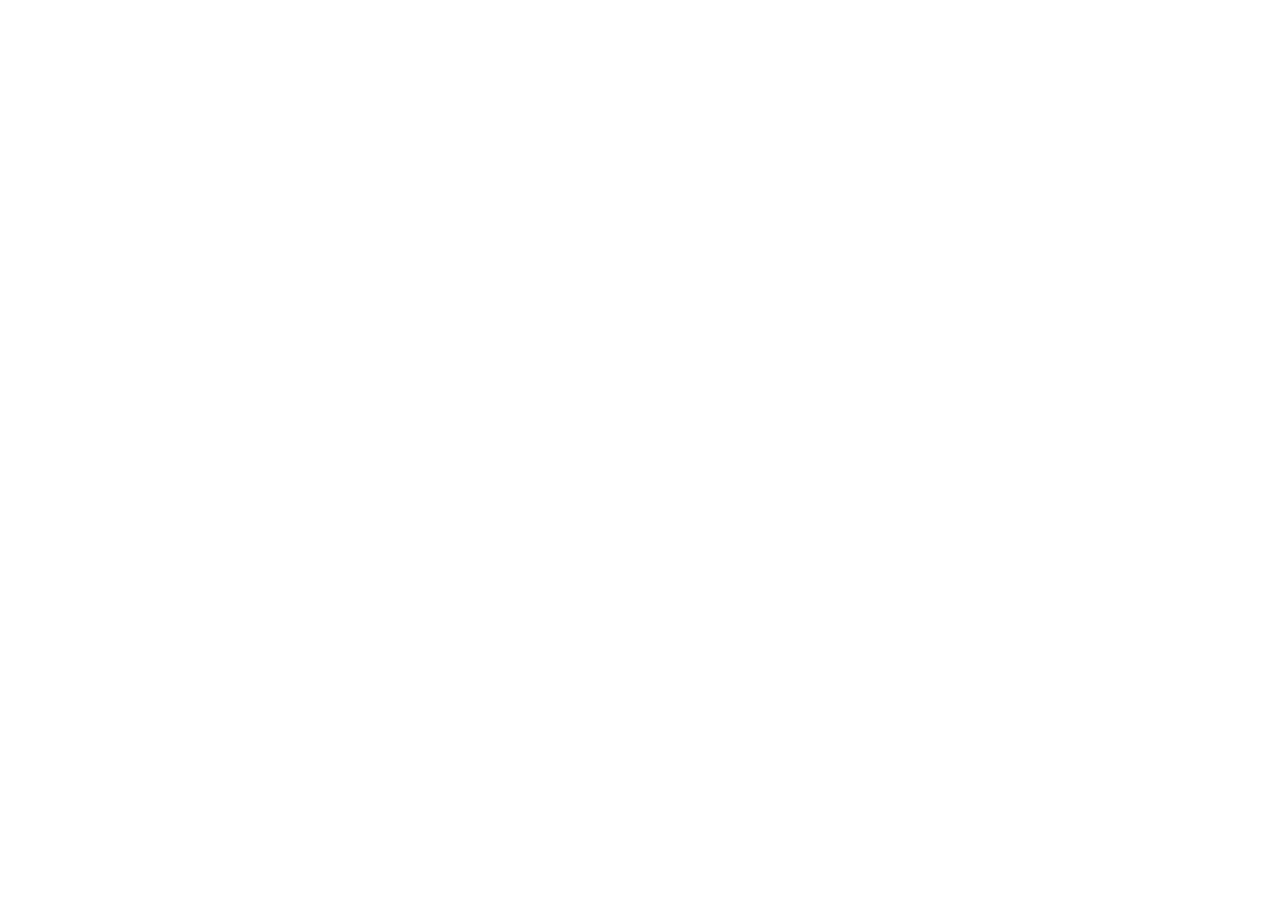
==== index.html @ 9f84bd9f "initial commit" ====
<!doctype html>
<html>

<head>
    <meta charset="utf-8" />
    <meta name="viewport" content="width=device-width">
    <meta name="title" content="">
    <meta name="description" content="">
    <meta name="robots" content="index, follow">
    <meta name="language" content="English">
    <meta name="revisit-after" content="30 days">
</head>
<body>
</body>
</html>
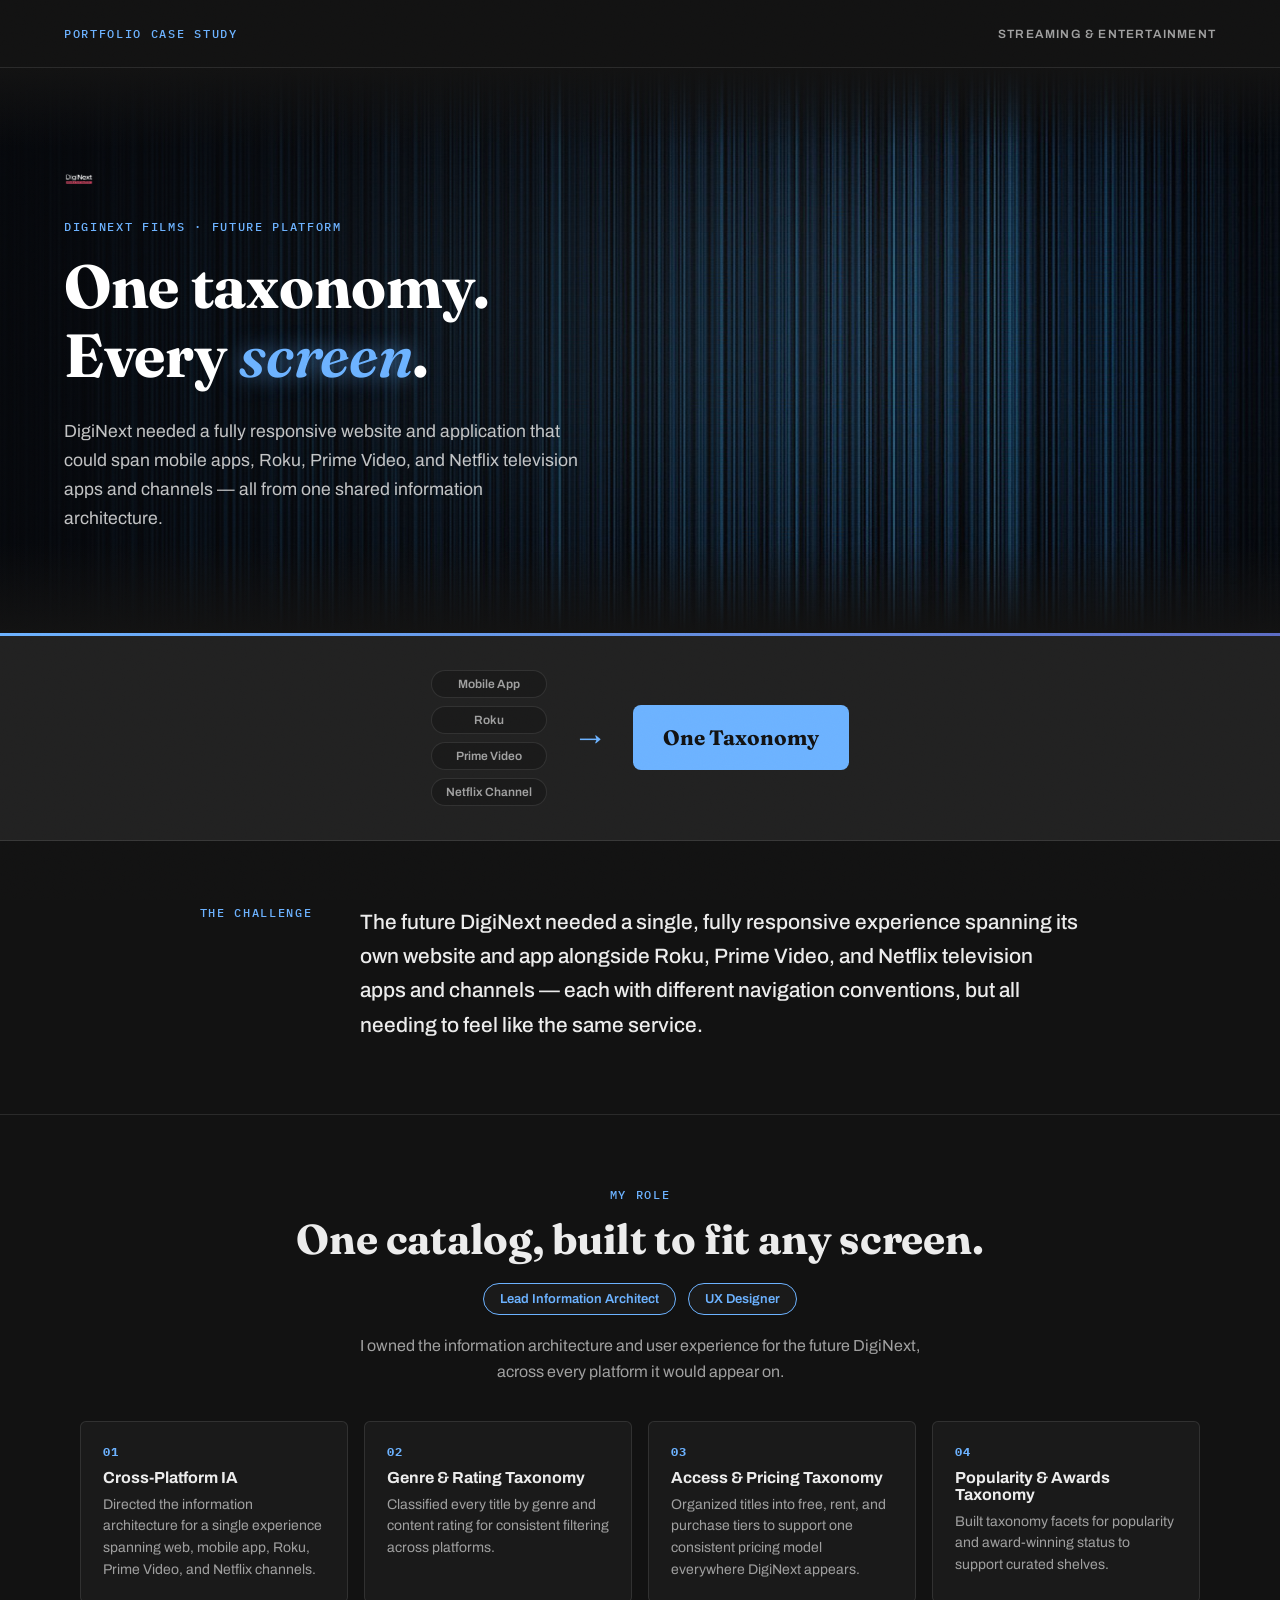
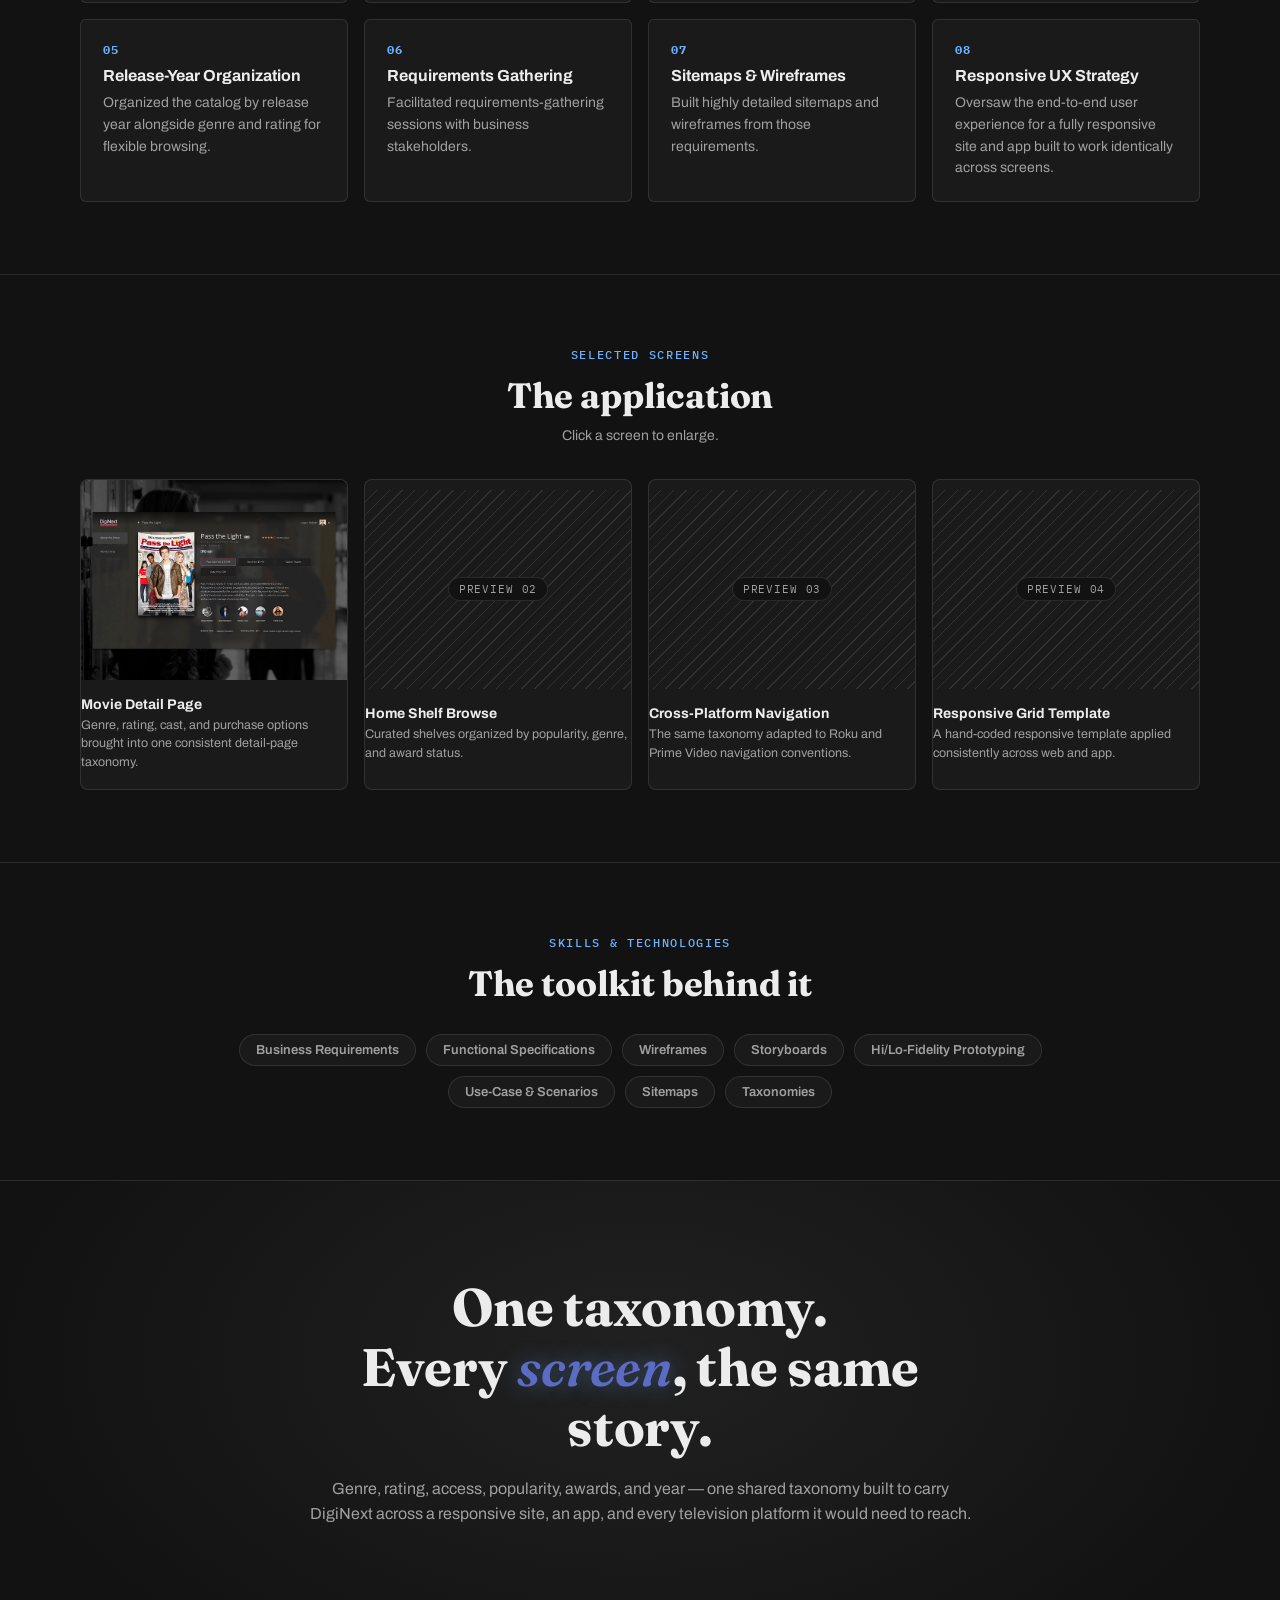
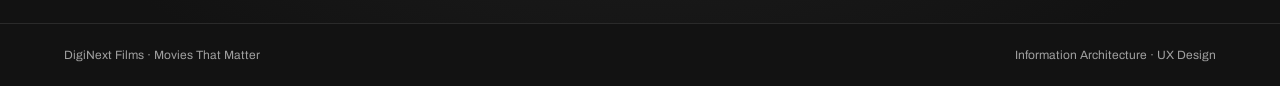
==== commit 6fcc9789: "initial commit" ====
--- a/index.html
+++ b/index.html
@@ -4,12 +4,536 @@
 <head>
     <meta charset="utf-8" />
     <meta name="viewport" content="width=device-width">
-    <meta name="title" content="">
-    <meta name="description" content="">
+    <meta name="title" content="Diginext">
+    <meta name="description" content="Diginext">
     <meta name="robots" content="index, follow">
     <meta name="language" content="English">
     <meta name="revisit-after" content="30 days">
+<title>Diginext - Portfolio - Case Study - Tim (Timber) Hjellum</title>
+<!-- Favicons -->
+		<link rel="icon" type="image/x-icon" href="/images/favicon.ico" />
+		<link
+			rel="icon"
+			type="image/png"
+			sizes="16x16"
+			href="/images/favicon-16x16.png"
+		/>
+		<link
+			rel="icon"
+			type="image/png"
+			sizes="32x32"
+			href="/images/favicon-32x32.png"
+		/>
+		<link
+			rel="icon"
+			type="image/png"
+			sizes="96x96"
+			href="/images/favicon-96x96.png"
+		/>
+		<link
+			rel="apple-touch-icon"
+			sizes="180x180"
+			href="/images/apple-touch-icon.png"
+		/>
+		<link
+			rel="icon"
+			type="image/png"
+			sizes="192x192"
+			href="/images/android-chrome-192x192.png"
+		/>
+		<link
+			rel="icon"
+			type="image/png"
+			sizes="512x512"
+			href="/images/android-chrome-512x512.png"
+		/>
+		<link rel="manifest" href="/site.webmanifest" />
+<link rel="stylesheet" href="https://fonts.googleapis.com/css2?family=Fraunces:ital,opsz,wght@0,9..144,600;0,9..144,700;1,9..144,600&family=Archivo:wght@400;500;600;700;800&family=IBM+Plex+Mono:wght@500;600&display=swap">
+<style>
+  :root{
+    --bg:#121212;
+    --bg-panel:#1a1a1a;
+    --bg-panel-2:#212121;
+    --text:#ececec;
+    --text-dim:#a0a0a0;
+    --accent:#6cb2ff;
+    --pop:#5c6cc4;
+    --line:rgba(255,255,255,.10);
+    --glow:108,178,255;
+    --hero-scrim:6,8,12;
+  }
+  *{box-sizing:border-box;}
+  html,body{margin:0;padding:0;}
+  body{
+    background:var(--bg);
+    color:var(--text);
+    font-family:"Archivo",system-ui,sans-serif;
+    -webkit-font-smoothing:antialiased;
+    position:relative;
+  }
+  /* film-grain: the one decorative flourish, borrowed from DigiNext's
+     own screening-room aesthetic */
+  body::after{
+    content:""; position:fixed; inset:0; z-index:999; pointer-events:none;
+    opacity:.04; mix-blend-mode:overlay;
+    background-image:url("data:image/svg+xml;utf8,<svg xmlns='http://www.w3.org/2000/svg' width='180' height='180'><filter id='n'><feTurbulence type='fractalNoise' baseFrequency='0.9' numOctaves='2' stitchTiles='stitch'/></filter><rect width='100%25' height='100%25' filter='url(%23n)'/></svg>");
+  }
+  .display{
+    font-family:"Fraunces",serif;
+    font-weight:700;
+    line-height:1.14;
+    letter-spacing:-.005em;
+  }
+  .display em{ font-style:italic; font-weight:600; color:var(--pop); }
+  .display em.pop{ color:var(--pop); }
+  .kicker{
+    font-family:"IBM Plex Mono",monospace;
+    font-weight:500;
+    letter-spacing:.14em;
+    text-transform:uppercase;
+    font-size:12px;
+    color:var(--accent);
+  }
+  .card{
+    background:var(--bg-panel);
+    border:1px solid var(--line);
+    border-radius:6px;
+  }
+  .tag{
+    font-size:13px;
+    font-weight:600;
+    padding:8px 16px;
+    border-radius:999px;
+    border:1px solid var(--line);
+    background:var(--bg-panel);
+    color:var(--text-dim);
+    white-space:nowrap;
+  }
+  :focus-visible{ outline:2px solid var(--accent); outline-offset:3px; }
+
+  .page{ display:flex; flex-direction:column; }
+
+  /* ===== top bar ===== */
+  .topbar{
+    display:flex; align-items:center; justify-content:space-between;
+    padding:26px clamp(20px,6vw,64px);
+    border-bottom:1px solid var(--line);
+  }
+  .topbar .meta{ font-size:12px; letter-spacing:.1em; text-transform:uppercase; color:var(--text-dim); font-weight:600; }
+
+  /* ===== hero ===== */
+  .hero{
+    position:relative;
+    overflow:hidden;
+    min-height:min(520px,74svh);
+    display:flex;
+    align-items:center;
+    padding:clamp(56px,10vw,96px) clamp(20px,6vw,64px) clamp(64px,10vw,100px);
+    background-image:url("[data-uri]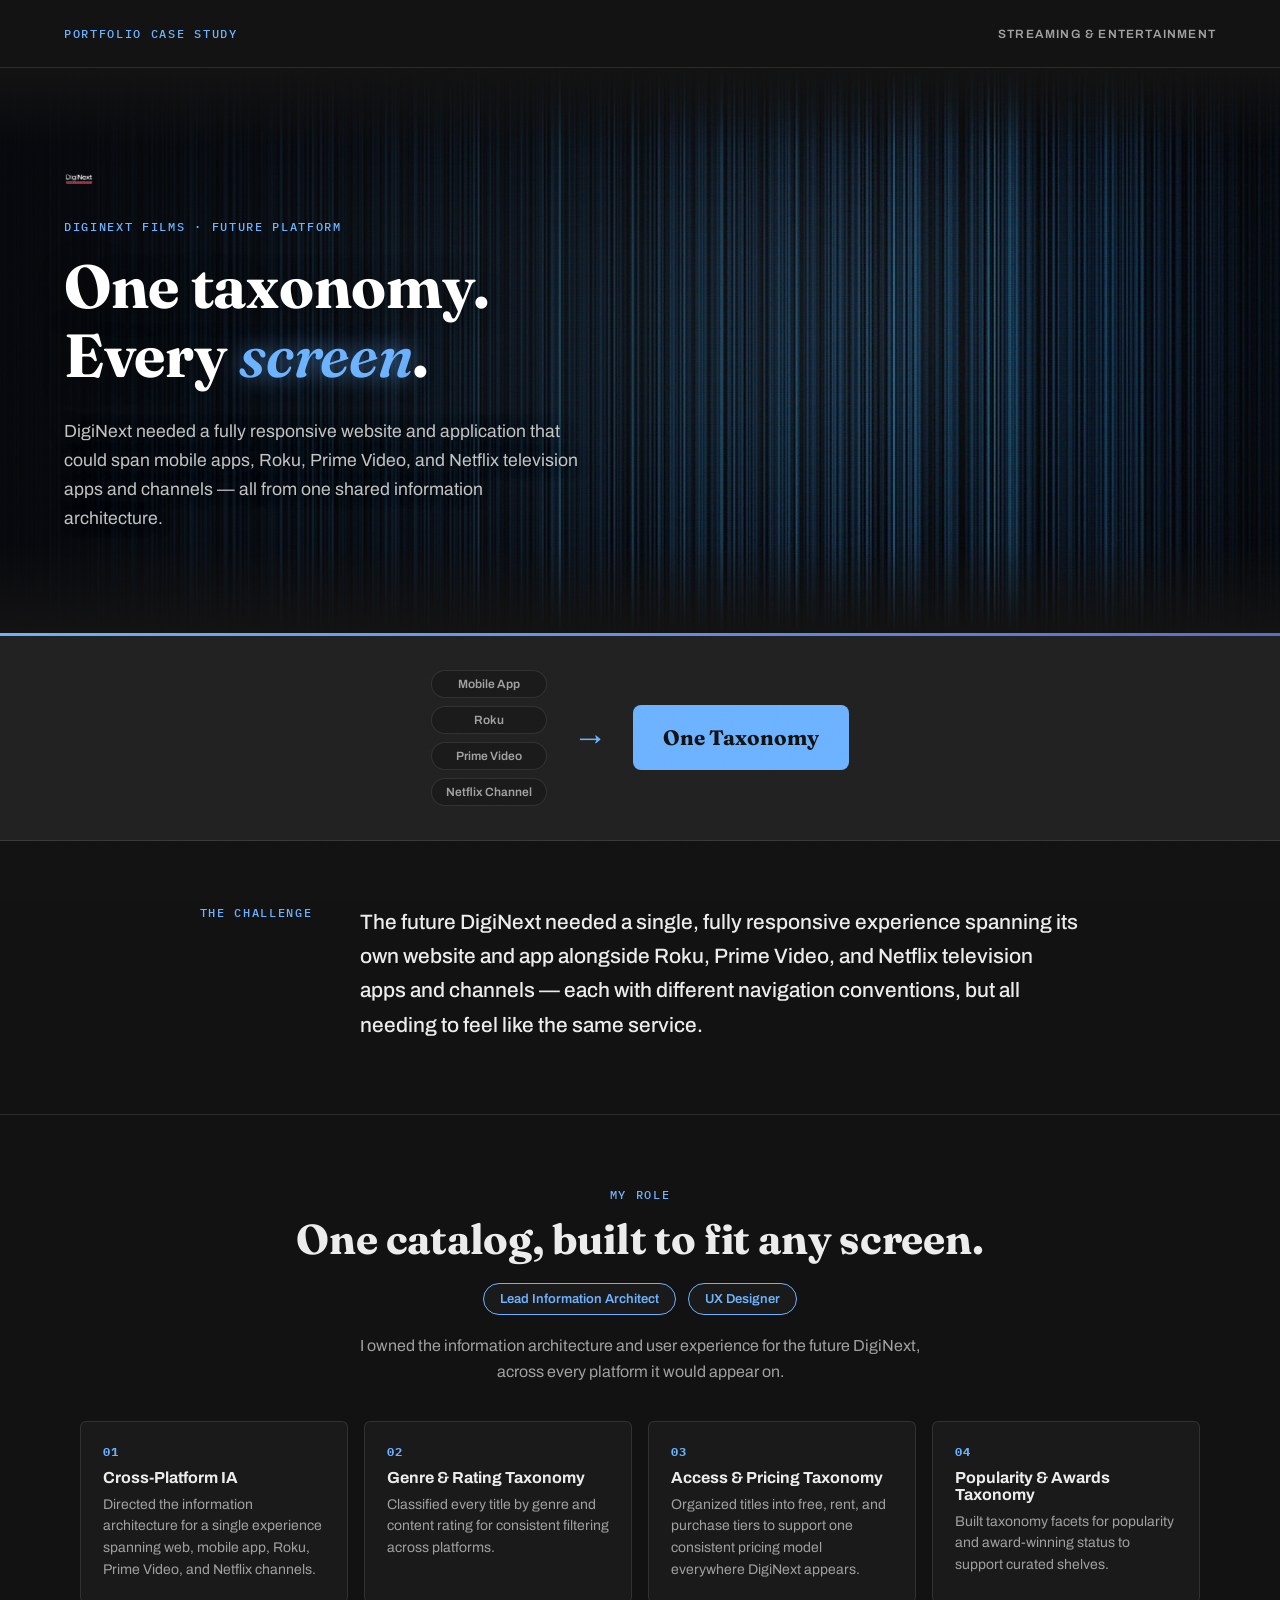
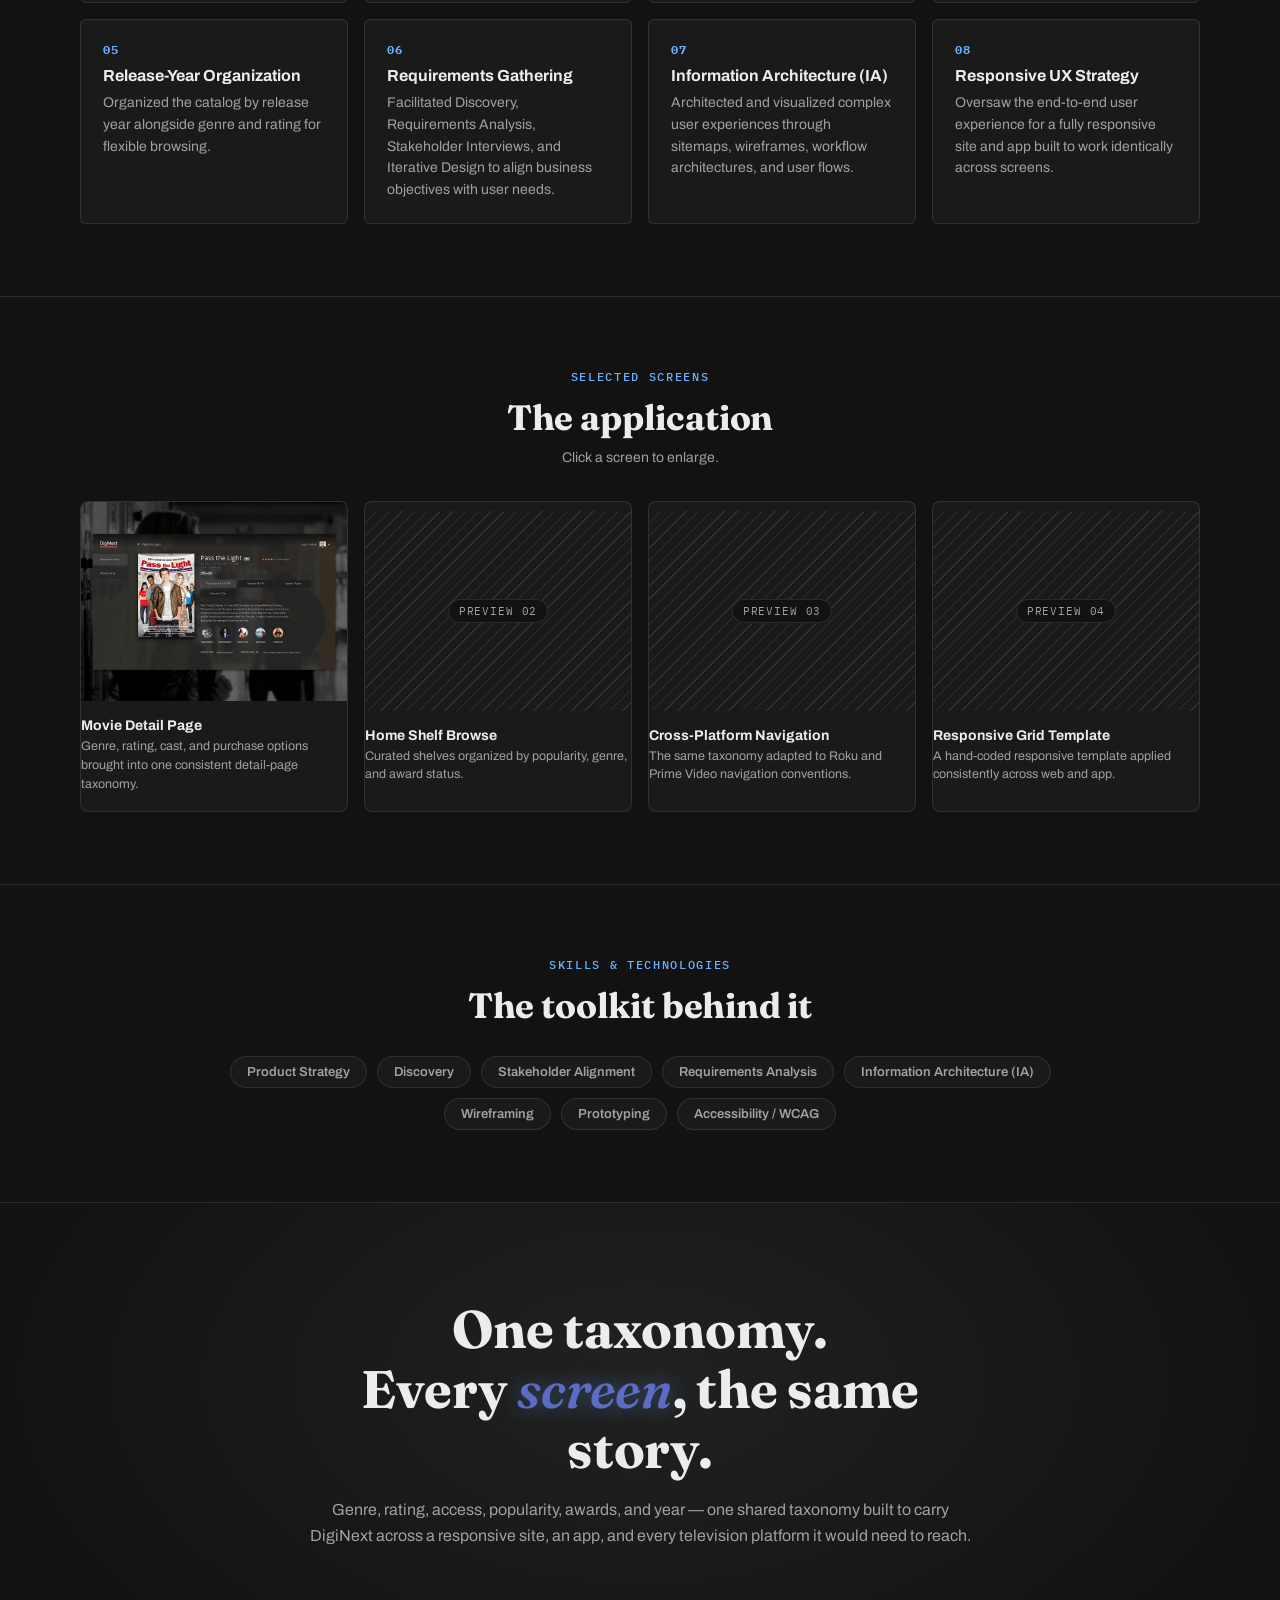
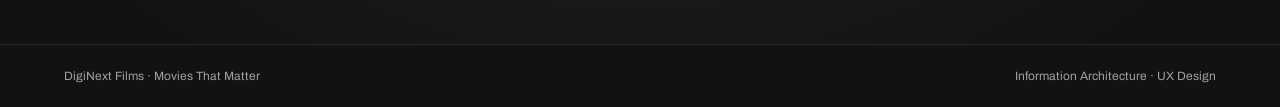
==== commit b77305fe: "v2" ====
--- a/index.html
+++ b/index.html
@@ -10,44 +10,15 @@
     <meta name="language" content="English">
     <meta name="revisit-after" content="30 days">
 <title>Diginext - Portfolio - Case Study - Tim (Timber) Hjellum</title>
-<!-- Favicons -->
-		<link rel="icon" type="image/x-icon" href="/images/favicon.ico" />
-		<link
-			rel="icon"
-			type="image/png"
-			sizes="16x16"
-			href="/images/favicon-16x16.png"
-		/>
-		<link
-			rel="icon"
-			type="image/png"
-			sizes="32x32"
-			href="/images/favicon-32x32.png"
-		/>
-		<link
-			rel="icon"
-			type="image/png"
-			sizes="96x96"
-			href="/images/favicon-96x96.png"
-		/>
-		<link
-			rel="apple-touch-icon"
-			sizes="180x180"
-			href="/images/apple-touch-icon.png"
-		/>
-		<link
-			rel="icon"
-			type="image/png"
-			sizes="192x192"
-			href="/images/android-chrome-192x192.png"
-		/>
-		<link
-			rel="icon"
-			type="image/png"
-			sizes="512x512"
-			href="/images/android-chrome-512x512.png"
-		/>
-		<link rel="manifest" href="/site.webmanifest" />
+
+		<meta property="og:image:width" content="1280" />
+<meta property="og:image:height" content="720" />
+<meta property="og:locale" content="en_US" />
+<link rel="icon" href="/favicon.ico" sizes="32x32">
+<link rel="icon" href="/images/icon.svg" type="image/svg+xml">
+<link rel="apple-touch-icon" href="/images/apple-touch-icon.png">
+<link rel="manifest" href="/manifest.webmanifest">
+<link rel="stylesheet" href="./style.css" />
 <link rel="stylesheet" href="https://fonts.googleapis.com/css2?family=Fraunces:ital,opsz,wght@0,9..144,600;0,9..144,700;1,9..144,600&family=Archivo:wght@400;500;600;700;800&family=IBM+Plex+Mono:wght@500;600&display=swap">
 <style>
   :root{
@@ -366,8 +337,8 @@
       <div class="card"><div class="num">03</div><div class="title">Access &amp; Pricing Taxonomy</div><div class="desc">Organized titles into free, rent, and purchase tiers to support one consistent pricing model everywhere DigiNext appears.</div></div>
       <div class="card"><div class="num">04</div><div class="title">Popularity &amp; Awards Taxonomy</div><div class="desc">Built taxonomy facets for popularity and award-winning status to support curated shelves.</div></div>
       <div class="card"><div class="num">05</div><div class="title">Release-Year Organization</div><div class="desc">Organized the catalog by release year alongside genre and rating for flexible browsing.</div></div>
-      <div class="card"><div class="num">06</div><div class="title">Requirements Gathering</div><div class="desc">Facilitated requirements-gathering sessions with business stakeholders.</div></div>
-      <div class="card"><div class="num">07</div><div class="title">Sitemaps &amp; Wireframes</div><div class="desc">Built highly detailed sitemaps and wireframes from those requirements.</div></div>
+      <div class="card"><div class="num">06</div><div class="title">Requirements Gathering</div><div class="desc">Facilitated Discovery, Requirements Analysis, Stakeholder Interviews, and Iterative Design to align business objectives with user needs.</div></div>
+      <div class="card"><div class="num">07</div><div class="title">Information Architecture (IA)</div><div class="desc">Architected and visualized complex user experiences through sitemaps, wireframes, workflow architectures, and user flows.</div></div>
       <div class="card"><div class="num">08</div><div class="title">Responsive UX Strategy</div><div class="desc">Oversaw the end-to-end user experience for a fully responsive site and app built to work identically across screens.</div></div>
     </div>
   </div>
@@ -436,14 +407,20 @@
     <span class="kicker">Skills &amp; Technologies</span>
     <h2 class="display">The toolkit behind it</h2>
     <div class="skill-tags">
-      <span class="tag">Business Requirements</span>
-      <span class="tag">Functional Specifications</span>
-      <span class="tag">Wireframes</span>
-      <span class="tag">Storyboards</span>
-      <span class="tag">Hi/Lo-Fidelity Prototyping</span>
-      <span class="tag">Use-Case &amp; Scenarios</span>
-      <span class="tag">Sitemaps</span>
-      <span class="tag">Taxonomies</span>
+      <span class="tag">Product Strategy</span>
+<span class="tag">Discovery</span>
+<span class="tag">Stakeholder Alignment</span>
+<span class="tag">Requirements Analysis</span>
+      
+      <span class="tag">Information Architecture (IA)</span>
+<span class="tag">Wireframing</span>
+<span class="tag">Prototyping</span>
+<span class="tag">Accessibility / WCAG</span>
+      
+      
+      
+      
+      
       </div>
     </div>
 
@@ -534,6 +511,6 @@
     nextBtn.addEventListener('click', function(){ go(1); });
     lightbox.addEventListener('click', function(e){ if (e.target === lightbox) close(); });
   })();
-</script>
-</body>
+		<script type="module" src="./script.js"></script>
+	</body>
 </html>
--- a/style.css
+++ b/style.css
@@ -0,0 +1,591 @@
+:root {
+	--bg: #1c130b;
+	--bg-panel: #251808;
+	--bg-panel-2: #33200e;
+	--text: #f7ecd8;
+	--text-dim: #c9b291;
+	--accent: #dba53f;
+	--red: #c22a2c;
+	--line: #43301c;
+
+	/* --bg: #0d0f14; */
+	--bg-2: #12151d;
+	--card: #171b25;
+	/* --line: rgba(255, 255, 255, 0.08); */
+	--ink: #eef1f7;
+	--muted: #98a1b3;
+	/* --accent: #6ea8ff; */
+	--accent-2: #b98cff;
+	/* --bg-panel: rgba(255, 255, 255, 0.03); */
+}
+/*
+.skill-tags {
+	display: flex;
+	gap: 10px;
+	flex-wrap: wrap;
+	justify-content: center;
+	max-width: 860px;
+	margin: 0 auto 44px;
+}
+*/
+.tag {
+	/*
+	font-size: 13px;
+	font-weight: 600;
+	padding: 8px 16px;
+	border-radius: 999px;
+	border: 1px solid var(--line);
+	background: var(--bg-panel);
+	color: var(--muted);
+	white-space: nowrap;
+	*/
+	opacity: 0;
+	transform: translateY(8px);
+	animation: rise 0.45s ease forwards;
+	transition:
+		color 0.2s ease,
+		border-color 0.2s ease;
+}
+*/
+/*
+.tag:hover {
+	color: var(--ink);
+	border-color: rgba(110, 168, 255, 0.42);
+}
+*/
+.steps {
+	display: grid;
+	gap: 18px;
+	grid-template-columns: repeat(auto-fill, minmax(260px, 1fr));
+}
+
+.card {
+	/*
+	position: relative;
+	background: linear-gradient(180deg, var(--card), var(--bg-2));
+	border: 1px solid var(--line);
+	border-radius: 16px;
+	padding: 24px 22px 26px;
+	*/
+	transition:
+		transform 0.25s ease,
+		border-color 0.25s ease,
+		box-shadow 0.25s ease;
+	opacity: 0;
+	transform: translateY(14px);
+	animation: rise 0.55s ease forwards;
+}
+
+@keyframes rise {
+	to {
+		opacity: 1;
+		transform: none;
+	}
+}
+
+.card:hover {
+	transform: translateY(-4px);
+	/*
+	border-color: rgba(110, 168, 255, 0.42);
+	box-shadow: 0 18px 40px -22px rgba(0, 0, 0, 0.9);
+	*/
+}
+
+.card::before {
+	content: "";
+	position: absolute;
+	left: 22px;
+	right: 22px;
+	top: 0;
+	height: 1px;
+	background: linear-gradient(90deg, transparent, var(--accent), transparent);
+	opacity: 0;
+	transition: opacity 0.25s ease;
+}
+
+.card:hover::before {
+	opacity: 0.85;
+}
+/*
+.num {
+	font-size: 12px;
+	letter-spacing: 0.14em;
+	color: var(--accent);
+	opacity: 0.75;
+	margin-bottom: 12px;
+}
+
+.title {
+	margin: 0 0 8px;
+	font-size: 19px;
+	font-weight: 600;
+	letter-spacing: -0.01em;
+}
+
+.desc {
+	margin: 0;
+	color: var(--muted);
+	font-size: 15px;
+}
+
+.note {
+	margin-top: 44px;
+	color: var(--muted);
+	font-size: 13px;
+	display: flex;
+	gap: 14px;
+	align-items: center;
+	flex-wrap: wrap;
+}
+
+.err {
+	color: #ff9c9c;
+}
+*/
+@media (prefers-reduced-motion: reduce) {
+	.card,
+	.tag {
+		animation: none;
+		opacity: 1;
+		transform: none;
+	}
+}
+
+* {
+	box-sizing: border-box;
+}
+html,
+body {
+	margin: 0;
+	padding: 0;
+}
+
+body {
+	background: var(--bg);
+	color: var(--text);
+	font-family: "Inter", system-ui, sans-serif;
+	-webkit-font-smoothing: antialiased;
+}
+.display {
+	font-family: "Fraunces", serif;
+	line-height: 1.05;
+	letter-spacing: -0.01em;
+}
+.display em {
+	font-style: italic;
+	font-weight: 500;
+	color: var(--accent);
+}
+.kicker {
+	font-family: "Inter", sans-serif;
+	font-weight: 700;
+	letter-spacing: 0.16em;
+	text-transform: uppercase;
+	font-size: 12px;
+	color: var(--accent);
+}
+.card {
+	background: var(--bg-panel);
+	border: 1px solid var(--line);
+	border-radius: 6px;
+}
+.tag {
+	font-size: 13px;
+	font-weight: 600;
+	padding: 8px 16px;
+	border-radius: 999px;
+	border: 1px solid var(--line);
+	background: var(--bg-panel);
+	color: var(--text-dim);
+	white-space: nowrap;
+}
+:focus-visible {
+	outline: 2px solid var(--accent);
+	outline-offset: 3px;
+}
+
+.page {
+	display: flex;
+	flex-direction: column;
+}
+
+/* ===== top bar ===== */
+.topbar {
+	display: flex;
+	align-items: center;
+	justify-content: space-between;
+	padding: 26px clamp(20px, 6vw, 64px);
+	border-bottom: 1px solid var(--line);
+}
+.topbar .meta {
+	font-size: 12px;
+	letter-spacing: 0.1em;
+	text-transform: uppercase;
+	color: var(--text-dim);
+	font-weight: 600;
+}
+
+/* ===== hero ===== */
+.hero {
+	position: relative;
+	overflow: hidden;
+	min-height: min(720px, 92svh);
+	display: flex;
+	align-items: center;
+	padding: clamp(56px, 10vw, 96px) clamp(20px, 6vw, 64px)
+		clamp(64px, 10vw, 100px);
+	background-image: url("[data-uri]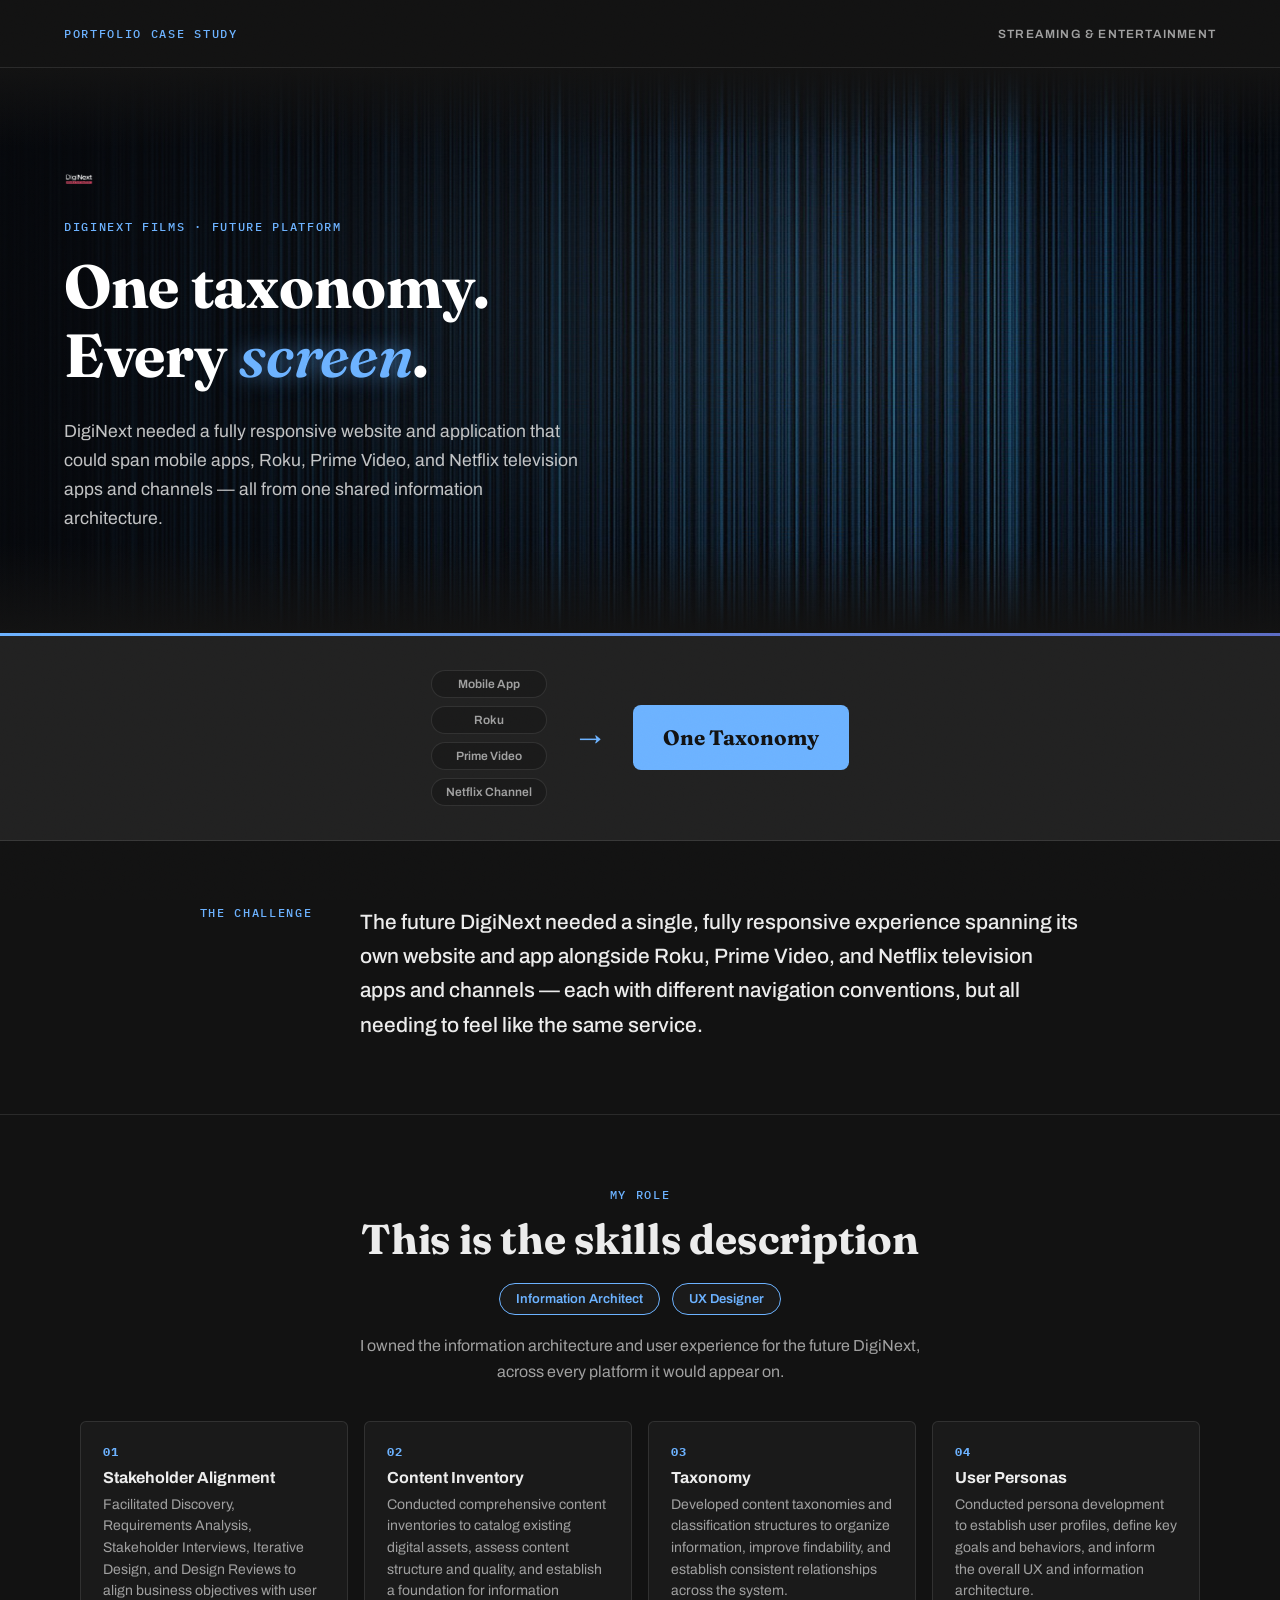
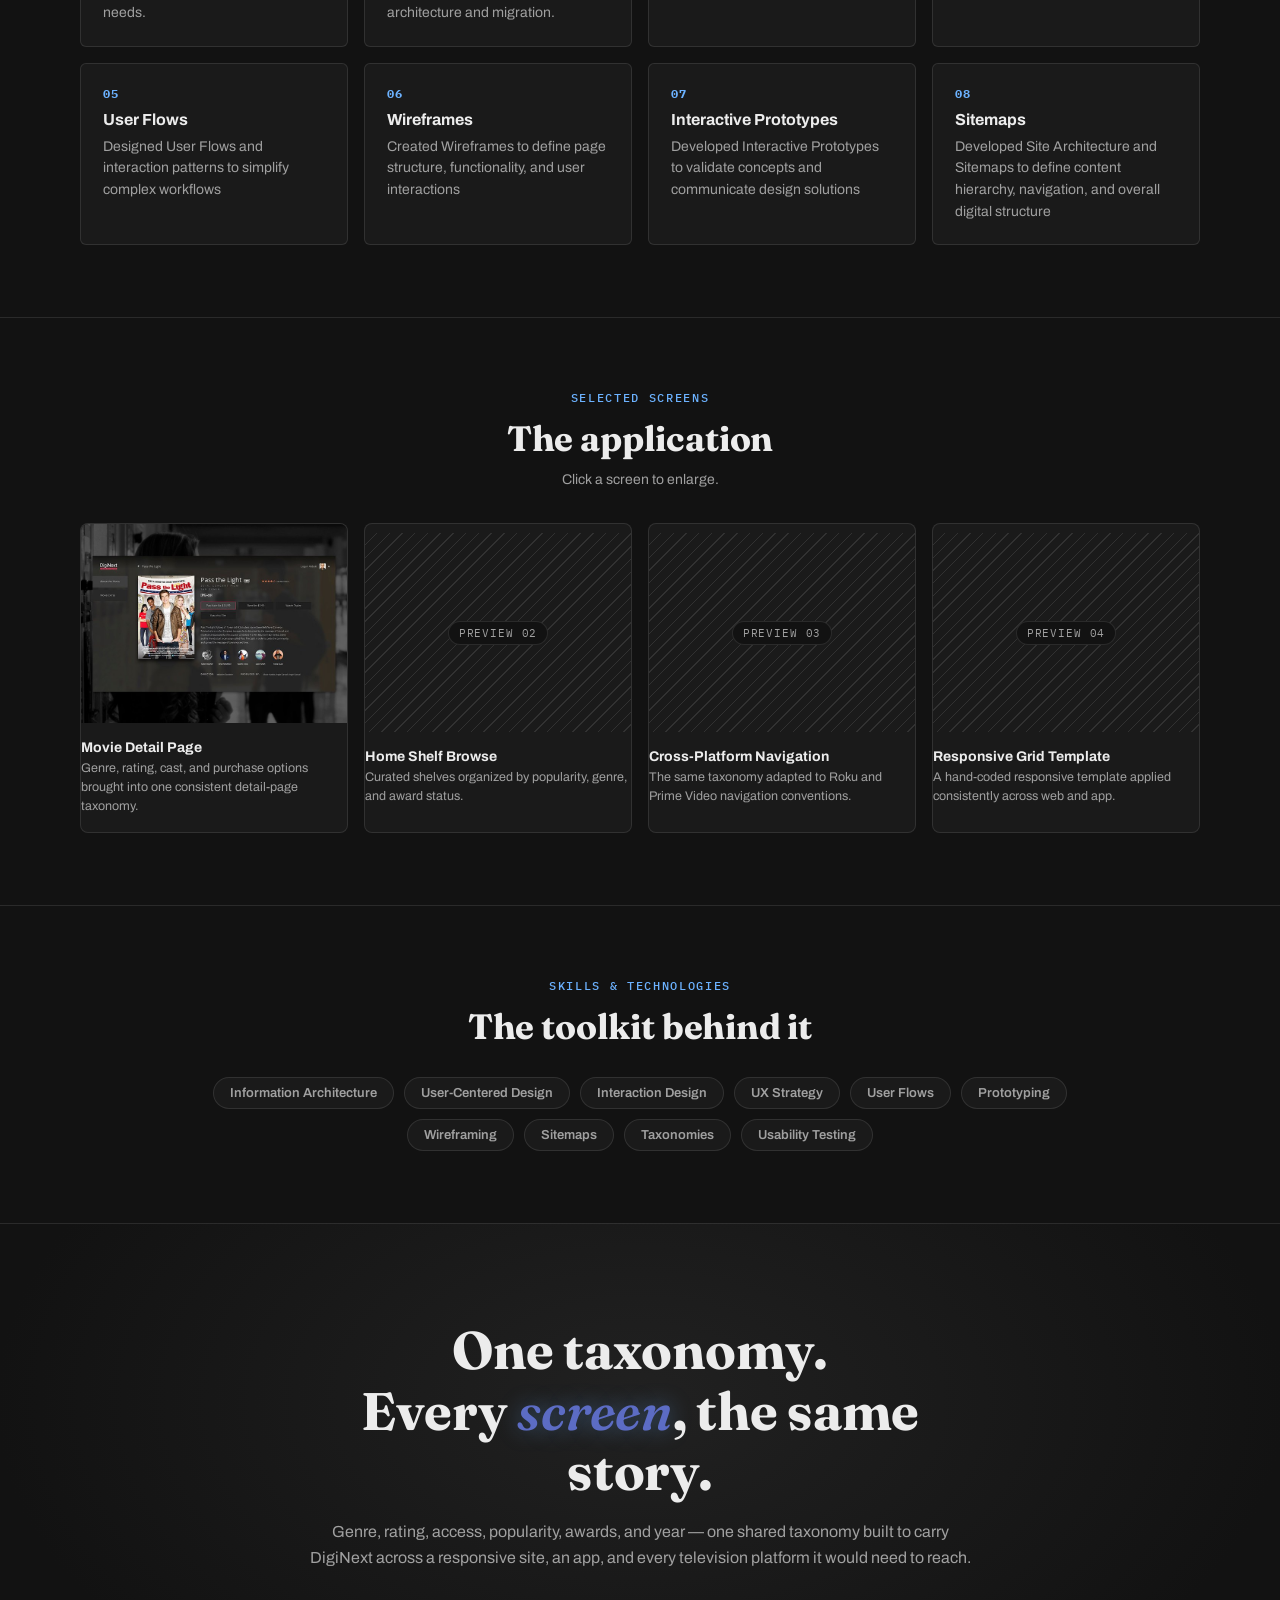
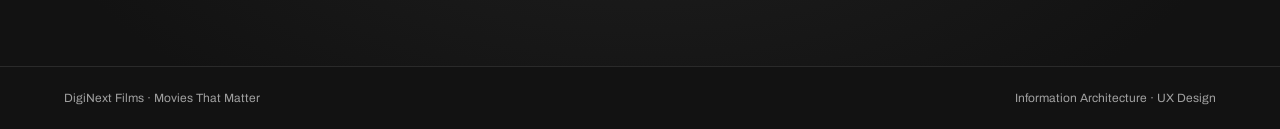
==== commit 7e5e5ad8: "add google analytics" ====
--- a/index.html
+++ b/index.html
@@ -20,270 +20,8 @@
 <link rel="manifest" href="/manifest.webmanifest">
 <link rel="stylesheet" href="./style.css" />
 <link rel="stylesheet" href="https://fonts.googleapis.com/css2?family=Fraunces:ital,opsz,wght@0,9..144,600;0,9..144,700;1,9..144,600&family=Archivo:wght@400;500;600;700;800&family=IBM+Plex+Mono:wght@500;600&display=swap">
-<style>
-  :root{
-    --bg:#121212;
-    --bg-panel:#1a1a1a;
-    --bg-panel-2:#212121;
-    --text:#ececec;
-    --text-dim:#a0a0a0;
-    --accent:#6cb2ff;
-    --pop:#5c6cc4;
-    --line:rgba(255,255,255,.10);
-    --glow:108,178,255;
-    --hero-scrim:6,8,12;
-  }
-  *{box-sizing:border-box;}
-  html,body{margin:0;padding:0;}
-  body{
-    background:var(--bg);
-    color:var(--text);
-    font-family:"Archivo",system-ui,sans-serif;
-    -webkit-font-smoothing:antialiased;
-    position:relative;
-  }
-  /* film-grain: the one decorative flourish, borrowed from DigiNext's
-     own screening-room aesthetic */
-  body::after{
-    content:""; position:fixed; inset:0; z-index:999; pointer-events:none;
-    opacity:.04; mix-blend-mode:overlay;
-    background-image:url("data:image/svg+xml;utf8,<svg xmlns='http://www.w3.org/2000/svg' width='180' height='180'><filter id='n'><feTurbulence type='fractalNoise' baseFrequency='0.9' numOctaves='2' stitchTiles='stitch'/></filter><rect width='100%25' height='100%25' filter='url(%23n)'/></svg>");
-  }
-  .display{
-    font-family:"Fraunces",serif;
-    font-weight:700;
-    line-height:1.14;
-    letter-spacing:-.005em;
-  }
-  .display em{ font-style:italic; font-weight:600; color:var(--pop); }
-  .display em.pop{ color:var(--pop); }
-  .kicker{
-    font-family:"IBM Plex Mono",monospace;
-    font-weight:500;
-    letter-spacing:.14em;
-    text-transform:uppercase;
-    font-size:12px;
-    color:var(--accent);
-  }
-  .card{
-    background:var(--bg-panel);
-    border:1px solid var(--line);
-    border-radius:6px;
-  }
-  .tag{
-    font-size:13px;
-    font-weight:600;
-    padding:8px 16px;
-    border-radius:999px;
-    border:1px solid var(--line);
-    background:var(--bg-panel);
-    color:var(--text-dim);
-    white-space:nowrap;
-  }
-  :focus-visible{ outline:2px solid var(--accent); outline-offset:3px; }
+<link rel="stylesheet" href="./style.css" />
 
-  .page{ display:flex; flex-direction:column; }
-
-  /* ===== top bar ===== */
-  .topbar{
-    display:flex; align-items:center; justify-content:space-between;
-    padding:26px clamp(20px,6vw,64px);
-    border-bottom:1px solid var(--line);
-  }
-  .topbar .meta{ font-size:12px; letter-spacing:.1em; text-transform:uppercase; color:var(--text-dim); font-weight:600; }
-
-  /* ===== hero ===== */
-  .hero{
-    position:relative;
-    overflow:hidden;
-    min-height:min(520px,74svh);
-    display:flex;
-    align-items:center;
-    padding:clamp(56px,10vw,96px) clamp(20px,6vw,64px) clamp(64px,10vw,100px);
-    background-image:url("[data-uri]